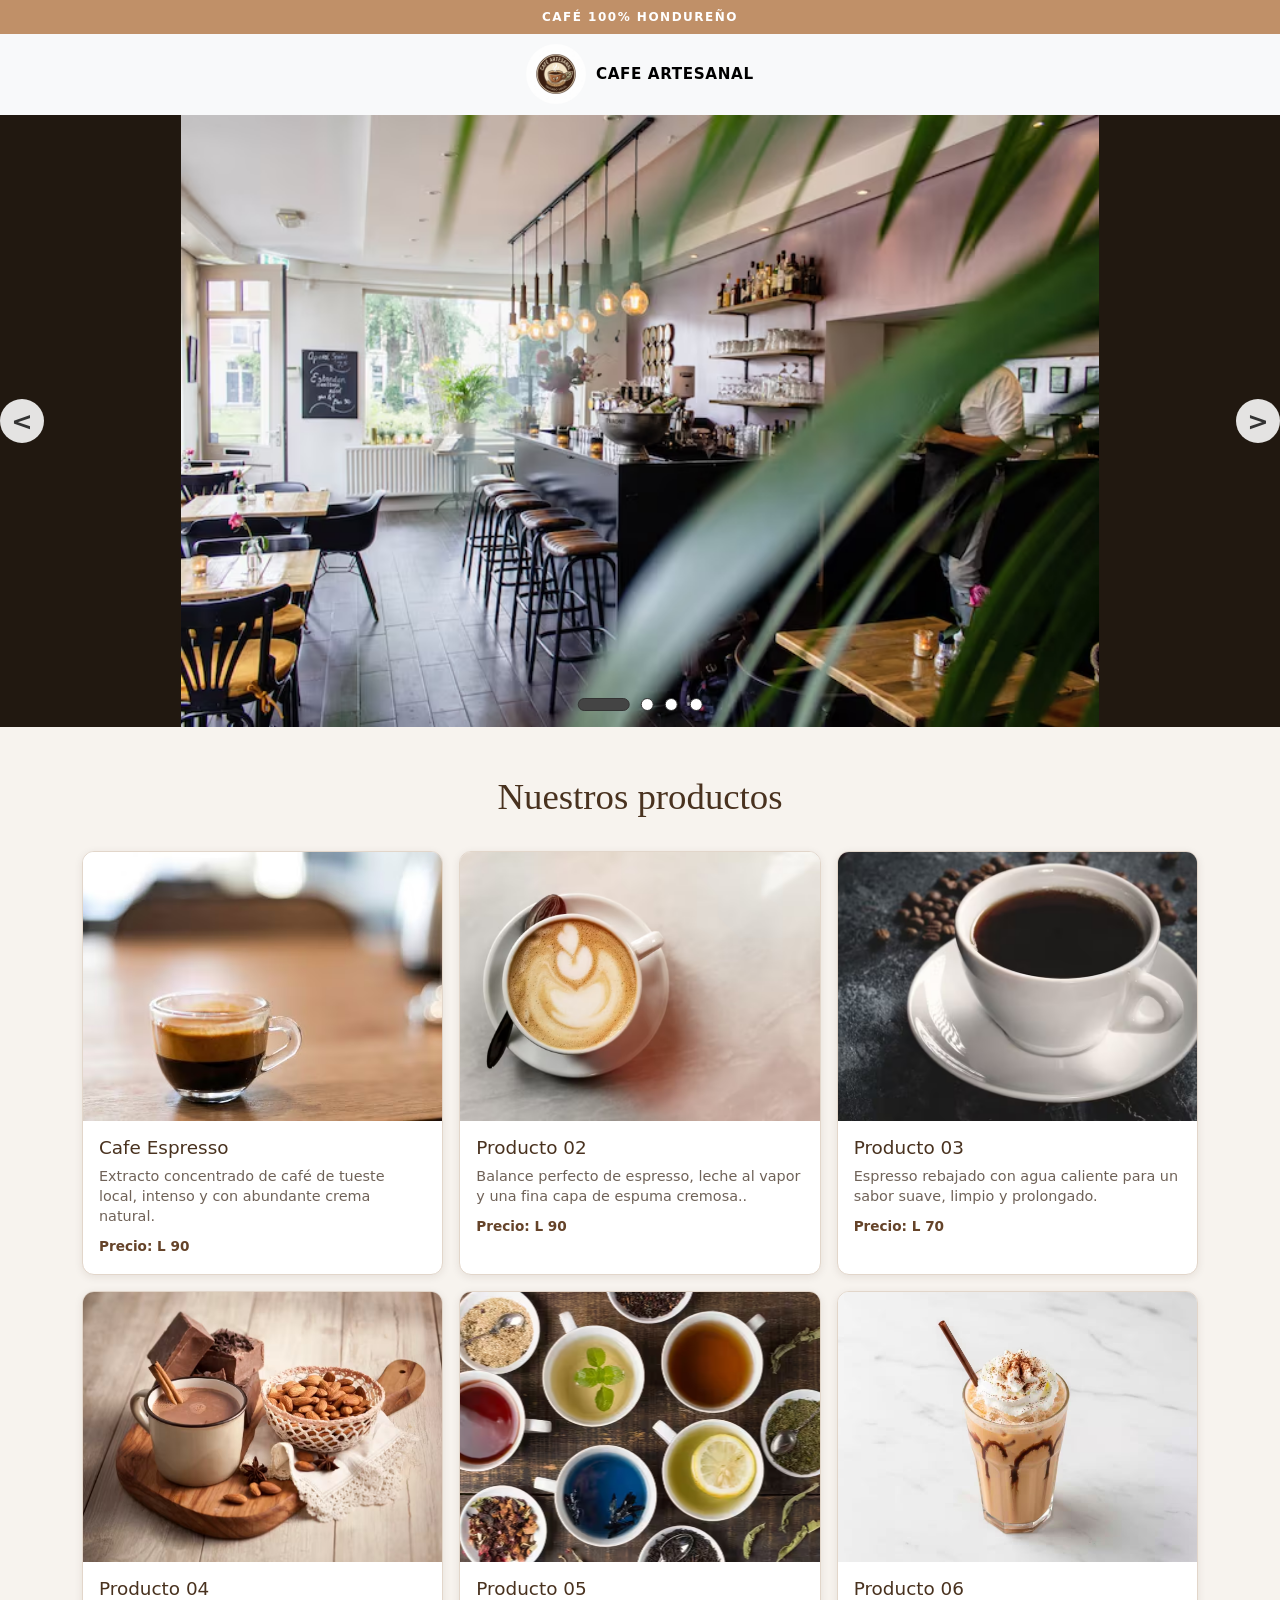
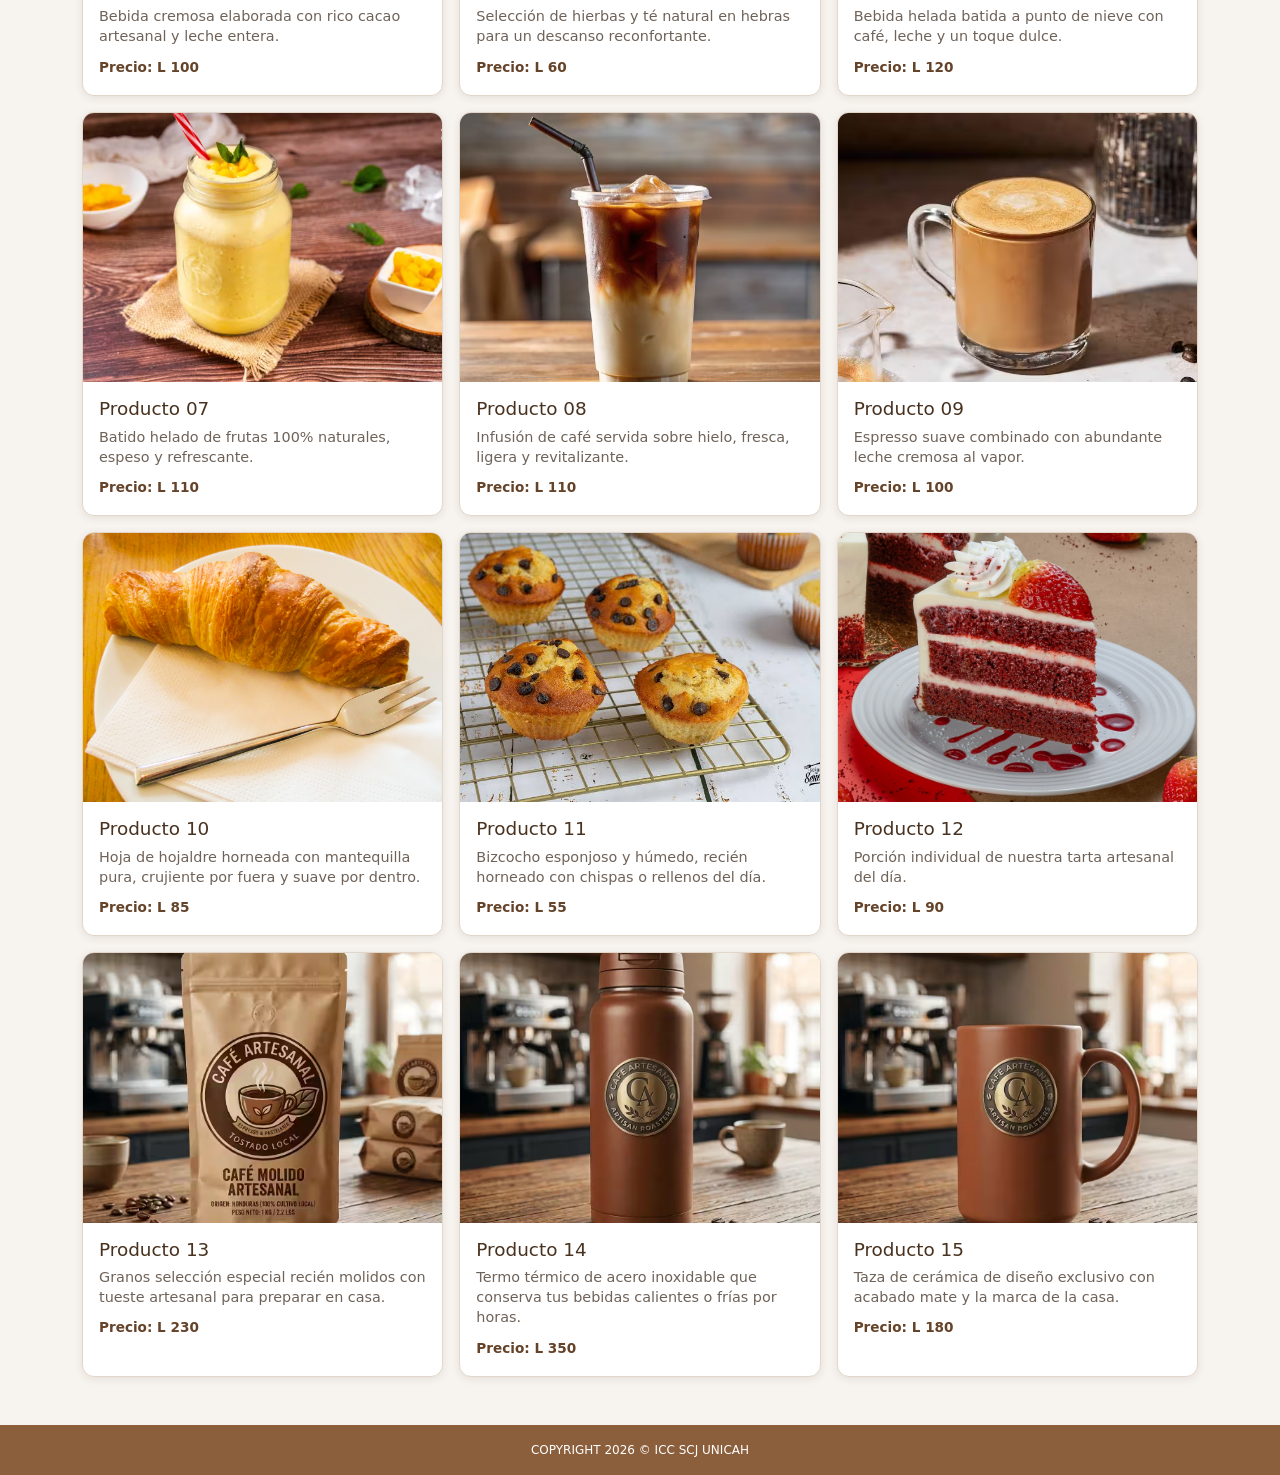
==== index.html @ 6a1d40cc "Mueve index.html a la raiz" ====
<!DOCTYPE html>
<html lang="es">

<head>
    <meta charset="UTF-8">
    <meta name="viewport" content="width=device-width, initial-scale=1.0">
    <title>Cafe Artesanal</title>
    <script src="/js/carusel.js"></script>
    <script src="/js/main.js"></script>
    <link href="https://cdn.jsdelivr.net/npm/bootstrap@5.3.8/dist/css/bootstrap.min.css" rel="stylesheet"
        integrity="sha384-sRIl4kxILFvY47J16cr9ZwB07vP4J8+LH7qKQnuqkuIAvNWLzeN8tE5YBujZqJLB" crossorigin="anonymous">
    <script src="https://cdn.jsdelivr.net/npm/bootstrap@5.3.8/dist/js/bootstrap.bundle.min.js"
        integrity="sha384-FKyoEForCGlyvwx9Hj09JcYn3nv7wiPVlz7YYwJrWVcXK/BmnVDxM+D2scQbITxI"
        crossorigin="anonymous"></script>
    <link rel="stylesheet" href="/css/styles.css">
</head>

<body>
    <header>
        <div class="top-bar">
            <p>CAFÉ 100% HONDUREÑO</p>
        </div>
        <nav class="navbar bg-body-tertiary">
            <div class="container-fluid justify-content-center">
                <a class="navbar-brand d-flex align-items-center mx-0" href="#">
                    <img src="/img/cafeArtesanal.jpeg" alt="Logo de Cafe Artesanal" width="70" height="70"
                        class="d-inline-block align-text-top">
                    Cafe Artesanal
                </a>
            </div>
        </nav>
        <section class="hmb-button">
            <div></div>
            <div></div>
            <div></div>
        </section>
    </header>
    <main>
        <section class="carusel">
            <section class="carusel-trail">
                <section class="hero-panel">
                    <section class="hero-background">
                        <picture>
                            <img src="/img/interiorCafe.avif" alt="Interior del Cafe" />
                        </picture>
                    </section>

                </section>
                <section class="hero-panel">
                    <section class="hero-background">
                        <picture>
                            <img src="/img/cafeGrano.avif" alt="Cafe en Grano" />
                        </picture>
                    </section>

                </section>
                <section class="hero-panel">
                    <section class="hero-background">
                        <picture>
                            <img src="/img/cafe_decorado.avif" alt="Cafe Decorado con un Corazon" />
                        </picture>
                    </section>

                </section>
                <section class="hero-panel">
                    <section class="hero-background">
                        <picture>
                            <img src="/img/cafe_crepa.avif" alt="Crepa con un cafe al lado" />
                        </picture>
                    </section>
                </section>
            </section>
        </section>

              <section class="content py-5">
            <div class="container">
                <h1 class="text-center mb-4">Nuestros productos</h1>
                <div class="row g-3">
                    <div class="col-6 col-sm-6 col-lg-4">
                        <article class="card product-card h-100">
                            <div class="product-image"><img src="/img/cafe_espreso.avif" alt="Cafe Espresso"></div>
                            <div class="card-body">
                                <h2 class="h5">Cafe Espresso</h2>
                                <p class="mb-2">Extracto concentrado de café de tueste local, intenso y con abundante crema natural.</p>
                                <strong>Precio: L 90</strong>
                            </div>
                        </article>
                    </div>
                    <div class="col-6 col-sm-6 col-lg-4">
                        <article class="card product-card h-100">
                            <div class="product-image"><img src="/img/cafe_capuchino.avif" alt="Capuchino"></div>
                            <div class="card-body">
                                <h2 class="h5">Producto 02</h2>
                                <p class="mb-2">Balance perfecto de espresso, leche al vapor y una fina capa de espuma cremosa..</p>
                                <strong>Precio: L 90</strong>
                            </div>
                        </article>
                    </div>
                    <div class="col-6 col-sm-6 col-lg-4">
                        <article class="card product-card h-100">
                            <div class="product-image"><img src="/img/cafe_americano.avif" alt="Cafe Americano"></div>
                            <div class="card-body">
                                <h2 class="h5">Producto 03</h2>
                                <p class="mb-2">Espresso rebajado con agua caliente para un sabor suave, limpio y prolongado.</p>
                                <strong>Precio: L 70</strong>
                            </div>
                        </article>
                    </div>
                    <div class="col-6 col-sm-6 col-lg-4">
                        <article class="card product-card h-100">
                            <div class="product-image"><img src="/img/chocolate_hot.avif" alt=""></div>
                            <div class="card-body">
                                <h2 class="h5">Producto 04</h2>
                                <p class="mb-2">Bebida cremosa elaborada con rico cacao artesanal y leche entera.</p>
                                <strong>Precio: L 100</strong>
                            </div>
                        </article>
                    </div>
                    <div class="col-6 col-sm-6 col-lg-4">
                        <article class="card product-card h-100">
                            <div class="product-image"><img src="/img/infusiones.avif" alt=""></div>
                            <div class="card-body">
                                <h2 class="h5">Producto 05</h2>
                                <p class="mb-2">Selección de hierbas y té natural en hebras para un descanso reconfortante.</p>
                                <strong>Precio: L 60</strong>
                            </div>
                        </article>
                    </div>
                    <div class="col-6 col-sm-6 col-lg-4">
                        <article class="card product-card h-100">
                            <div class="product-image"><img src="/img/frape.avif" alt=""></div>
                            <div class="card-body">
                                <h2 class="h5">Producto 06</h2>
                                <p class="mb-2">Bebida helada batida a punto de nieve con café, leche y un toque dulce.</p>
                                <strong>Precio: L 120</strong>
                            </div>
                        </article>
                    </div>
                    <div class="col-6 col-sm-6 col-lg-4">
                        <article class="card product-card h-100">
                            <div class="product-image"><img src="/img/smoothieMango.avif" alt="Smothie de Snicker"></div>
                            <div class="card-body">
                                <h2 class="h5">Producto 07</h2>
                                <p class="mb-2">Batido helado de frutas 100% naturales, espeso y refrescante.</p>
                                <strong>Precio: L 110</strong>
                            </div>
                        </article>
                    </div>
                    <div class="col-6 col-sm-6 col-lg-4">
                        <article class="card product-card h-100">
                            <div class="product-image"><img src="/img/cafe_frio.avif" alt="Cafe frio"></div>
                            <div class="card-body">
                                <h2 class="h5">Producto 08</h2>
                                <p class="mb-2">Infusión de café servida sobre hielo, fresca, ligera y revitalizante.</p>
                                <strong>Precio: L 110</strong>
                            </div>
                        </article>
                    </div>
                    <div class="col-6 col-sm-6 col-lg-4">
                        <article class="card product-card h-100">
                            <div class="product-image"><img src="/img/latte.avif" alt=""></div>
                            <div class="card-body">
                                <h2 class="h5">Producto 09</h2>
                                <p class="mb-2">Espresso suave combinado con abundante leche cremosa al vapor.</p>
                                <strong>Precio: L 100</strong>
                            </div>
                        </article>
                    </div>
                    <div class="col-6 col-sm-6 col-lg-4">
                        <article class="card product-card h-100">
                            <div class="product-image"><img src="/img/croissant.avif" alt=""></div>
                            <div class="card-body">
                                <h2 class="h5">Producto 10</h2>
                                <p class="mb-2">Hoja de hojaldre horneada con mantequilla pura, crujiente por fuera y suave por dentro.</p>
                                <strong>Precio: L 85</strong>
                            </div>
                        </article>
                    </div>
                    <div class="col-6 col-sm-6 col-lg-4">
                        <article class="card product-card h-100">
                            <div class="product-image"><img src="/img/muffin.avif" alt=""></div>
                            <div class="card-body">
                                <h2 class="h5">Producto 11</h2>
                                <p class="mb-2">Bizcocho esponjoso y húmedo, recién horneado con chispas o rellenos del día.</p>
                                <strong>Precio: L 55</strong>
                            </div>
                        </article>
                    </div>
                    <div class="col-6 col-sm-6 col-lg-4">
                        <article class="card product-card h-100">
                            <div class="product-image"><img src="/img/rebanada.avif" alt=""></div>
                            <div class="card-body">
                                <h2 class="h5">Producto 12</h2>
                                <p class="mb-2">Porción individual de nuestra tarta artesanal del día.</p>
                                <strong>Precio: L 90</strong>
                            </div>
                        </article>
                    </div>
                    <div class="col-6 col-sm-6 col-lg-4">
                        <article class="card product-card h-100">
                            <div class="product-image"><img src="/img/cafemolido.avif" alt=""></div>
                            <div class="card-body">
                                <h2 class="h5">Producto 13</h2>
                                <p class="mb-2">Granos selección especial recién molidos con tueste artesanal para preparar en casa.</p>
                                <strong>Precio: L 230</strong>
                            </div>
                        </article>
                    </div>
                    <div class="col-6 col-sm-6 col-lg-4">
                        <article class="card product-card h-100">
                            <div class="product-image"><img src="/img/termoCafe.avif" alt=""></div>
                            <div class="card-body">
                                <h2 class="h5">Producto 14</h2>
                                <p class="mb-2">Termo térmico de acero inoxidable que conserva tus bebidas calientes o frías por horas.</p>
                                <strong>Precio: L 350</strong>
                            </div>
                        </article>
                    </div>
                    <div class="col-6 col-sm-6 col-lg-4">
                        <article class="card product-card h-100">
                            <div class="product-image"><img src="/img/taza_artesanal.avif" alt=""></div>
                            <div class="card-body">
                                <h2 class="h5">Producto 15</h2>
                                <p class="mb-2">Taza de cerámica de diseño exclusivo con acabado mate y la marca de la casa.</p>
                                <strong>Precio: L 180</strong>
                            </div>
                        </article>
                    </div>
                </div>
            </div>
        </section>
    </main>
    <footer class="footer">
        Copyright 2026 &copy; ICC SCJ UNICAH
    </footer>
</body>

</html>
---- css/styles.css ----
html {
  font-size: 100%; 
  scroll-behavior: smooth;
}

body {
  background-color: var(--bg-color);
  line-height: 1.5; 
  -webkit-font-smoothing: antialiased; 
}
.footer{
    text-align: center;
    font-size: 12px;
    text-transform: uppercase;
    padding: 8px 16px;
    background-color: #c09068;
    color:floralwhite;
}

img, picture, video, canvas, svg {
  display: block;
  max-width: 100%;
}
.navbar-brand{
 text-align: center;       
  padding: 8px 16px;         
  font-size: 12px;           
  font-weight: 600;        
  letter-spacing: 1.5px;     
  text-transform: uppercase;

}

.top-bar {
  background-color: #c09068; 
  color: #ffffff;            
  text-align: center;       
  padding: 8px 16px;         
  font-size: 12px;           
  font-weight: 600;        
  letter-spacing: 1.5px;     
  text-transform: uppercase; 

}

.top-bar p {
    margin: 0;
}
.hero-panel {
    position: relative;
    width:100%;
    height: 80vh;
    min-height: 320px;
    overflow: hidden;
}

.hero-panel .hero-background{
    width:100%;
    height:100%;
}

.hero-panel .hero-background img{
    width:100%;
    height: 100%;
    object-fit: cover;
    object-position:center;
}
.carusel {
    position: relative;
    width:100%;
    height:80vh;
    overflow:hidden;
}
.carusel .carusel-trail{
    display:flex;
    flex-direction: row;
    transition: transform 1s ease;
    flex-shrink: 0;
    width: 100%;
    height: 80vh;
}
.carusel .carusel-trail>section{
    flex: 0 0 100%;
    height: 100%;
    overflow:hidden;
    background-color:#211810;
}
.carusel .hero-background,
.carusel .hero-background picture,
.carusel .hero-background img{
    display:block;
    width:100%;
    height:100%;
}
.carusel .hero-background img{
    object-fit:contain;
    object-position:center;
}
.content {
    background-color: #f7f3ee;
}
.product-card {
    overflow: hidden;
    border: 1px solid #e2d6ca;
    border-radius: 10px;
}
.product-image {
    display: grid;
    min-height: 180px;
    place-items: center;
    color: #75583f;
    background-color: #eee5dc;
}
.product-card h2 {
    color: #49321f;
}.carusel .carusel-btn {
    display:flex;
    justify-content: center;
    align-items: center;
    padding:1rem;
    background-color: #fff;
    color: #333;
    position: absolute;
    top:50%;
    transform: translateY(-50%);
    font-size: 3rem;
    font-weight: bolder;
}
.carusel .carusel-btn.carusel-btn-left {
    left:0px;
}
.carusel .carusel-btn.carusel-btn-right {
    right:0px;
}

.carusel .carusel-indexed-btns {
    position: absolute;
    display: flex;
    bottom: 0px;
    left:50%;
    transform: translateX(-50%);
    gap:0.7rem;
    padding:1rem;
}
.carusel .carusel-indexed-btns div {
    background-color: #fff;
    border:1px solid #333;
    width:13px;
    height: 13px;
    border-radius: 50%;
    transition: all 0.5s ease;
}

.carusel .carusel-indexed-btns div.current{
    background-color: #444;
    border-radius: 7px;
    width: 52px;
    animation: caruselIdxJump 0.7s ease;
}

@keyframes caruselIdxJump {
    0% {
        transform: translateY(0%);
    }

    20% {
        transform: translateY(-150%);
    }
    40% {
        transform: translateY(0%);
    }
    60% {
        transform: translateY(-70%);
    }
    80% {
        transform: translateY(0%);
    }
    90% {
        transform: translateY(-20%);
    }
    100% {
        transform: translateY(0%);;
    }
}

.product-card {
    border: 1px solid #e2d6ca;
    border-radius: 10px;
    box-shadow: 0 2px 8px rgb(55 35 20 / 10%);
}

.product-image {
    min-height: 180px;
    background: #eee5dc;
}

.product-card h2 {
    color: #49321f;
}

/* Base: pantallas móviles */
body {
    margin: 0;
    color: #35251b;
    background: #f7f3ee;
}
.navbar {
    min-height: 64px;
    padding: 0.4rem 0.75rem;
}
.navbar-brand {
    display: flex;
    align-items: center;
    gap: 0.6rem;
    margin: 0;
    padding: 0.25rem;
    font-size: 0.95rem;
    letter-spacing: 0.04em;
}
.navbar-brand img {
    width: 48px;
    height: 48px;
    object-fit: cover;
    border-radius: 50%;
}
.carusel {
    height: 48svh;
    min-height: 260px;
    max-height: 440px;
}
.carusel .carusel-trail {
    height: 100%;
}
.carusel .carusel-trail > section {
    height: 100%;
}
.carusel .carusel-btn {
    width: 44px;
    height: 44px;
    padding: 0;
    border: 0;
    border-radius: 50%;
    font-size: 1.6rem;
    background: rgb(255 255 255 / 88%);
}
.content {
    padding: 2rem 0 !important;
}
.content h1 {
    margin-bottom: 1.25rem !important;
    color: #49321f;
    font-family: Georgia, serif;
    font-size: 1.7rem;
}
.product-card {
    border-radius: 0.75rem;
    box-shadow: 0 2px 8px rgb(55 35 20 / 9%);
}
.product-image {
    display: block;
    min-height: 0;
    aspect-ratio: 4 / 3;
    overflow: hidden;
}
.product-image img {
    width: 100%;
    height: 100%;
    object-fit: cover;
}
.product-card .card-body {
    padding: 0.75rem;
}
.product-card h2 {
    margin-bottom: 0.4rem;
    font-size: 0.95rem;
}
.product-card p {
    color: #6f6258;
    font-size: 0.8rem;
    line-height: 1.4;
}
.product-card strong {
    color: #654329;
    font-size: 0.85rem;
}
.footer {
    text-align: center;
    padding: 1rem;
    color: #fff;
    background: #8b5e3c;
    font-size: 0.75rem;
}

/* Tablets and larger screens */
@media (min-width: 768px) {
    .navbar-brand img {
        width: 60px;
        height: 60px;
    }
    .carusel {
        height: 68vh;
        max-height: 680px;
    }
    .content {
        padding: 3rem 0 !important;
    }
    .content h1 {
        margin-bottom: 2rem !important;
        font-size: 2.3rem;
    }
    .product-card .card-body {
        padding: 1rem;
    }
    .product-card h2 {
        font-size: 1.15rem;
    }
    .product-card p {
        font-size: 0.9rem;
    }
}

@media (prefers-reduced-motion: reduce) {
    *, *::before, *::after {
        scroll-behavior: auto !important;
        animation-duration: 0.01ms !important;
        transition-duration: 0.01ms !important;
    }
}
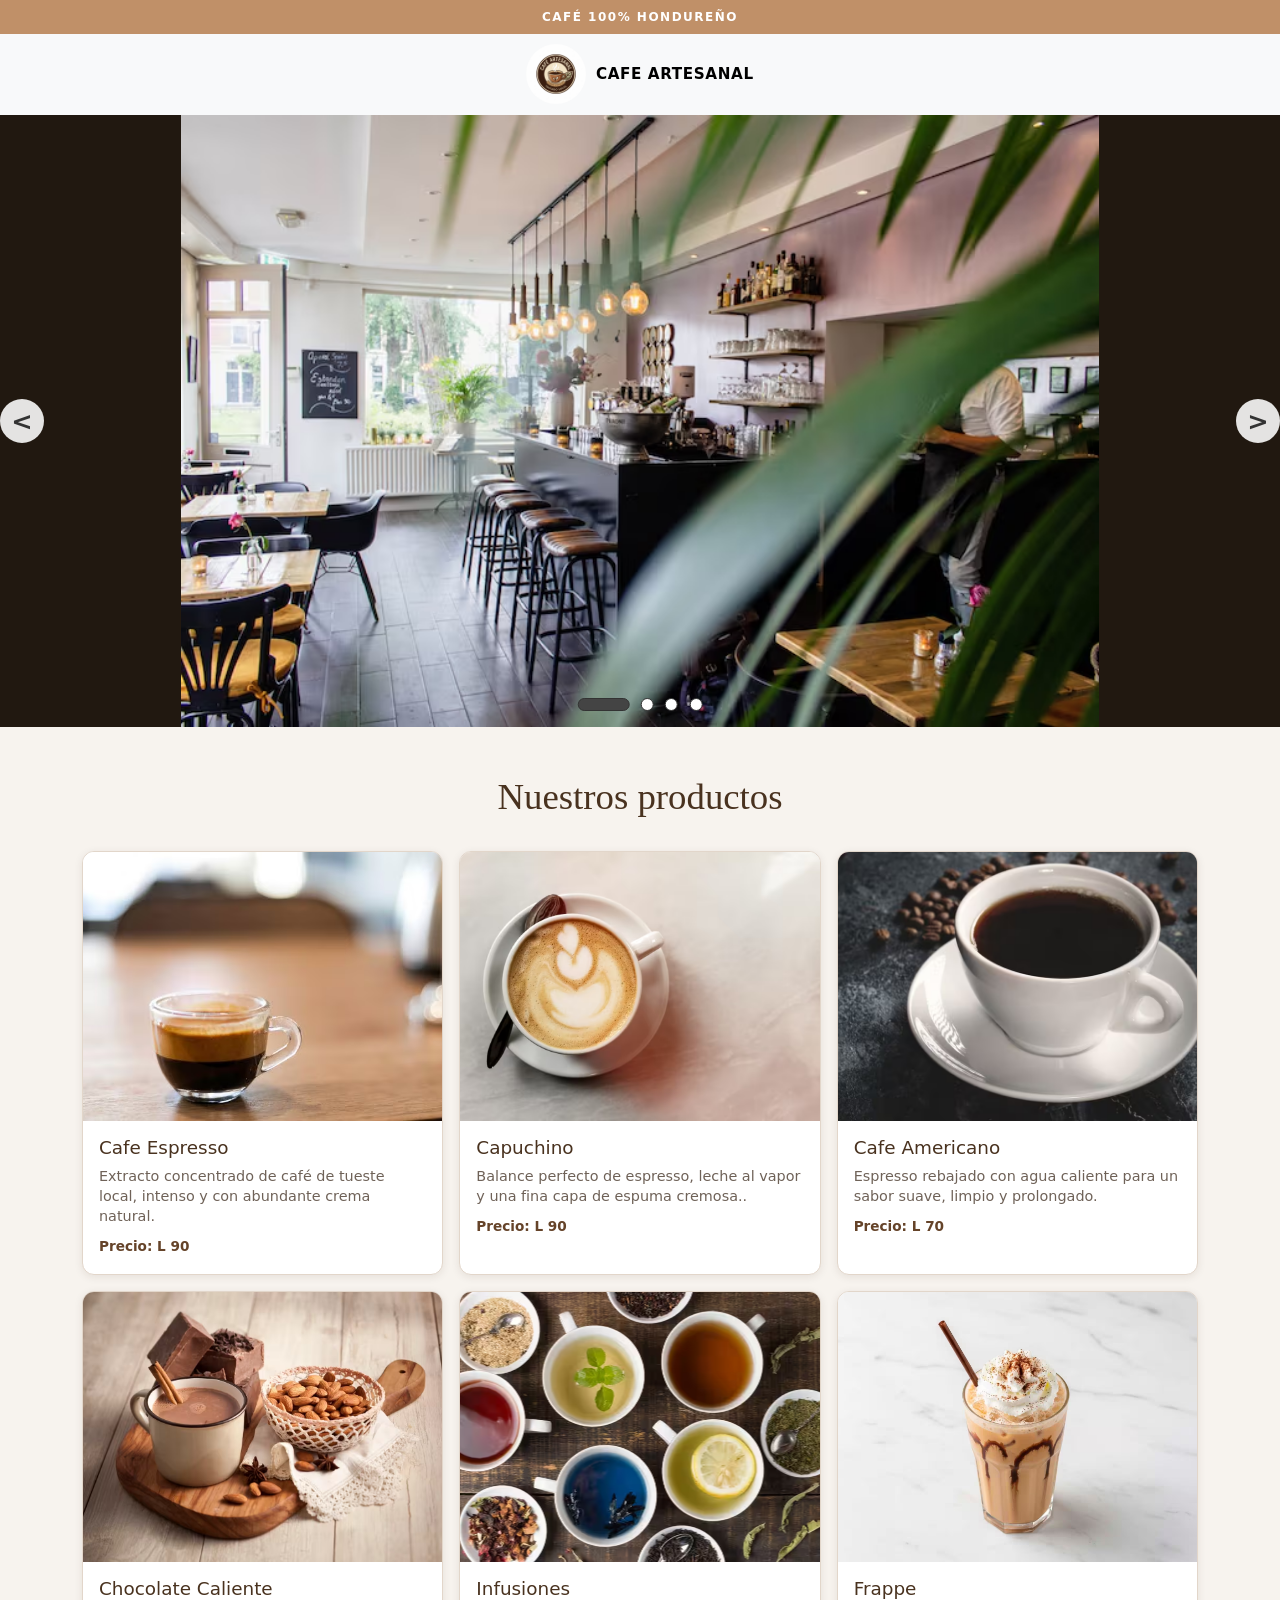
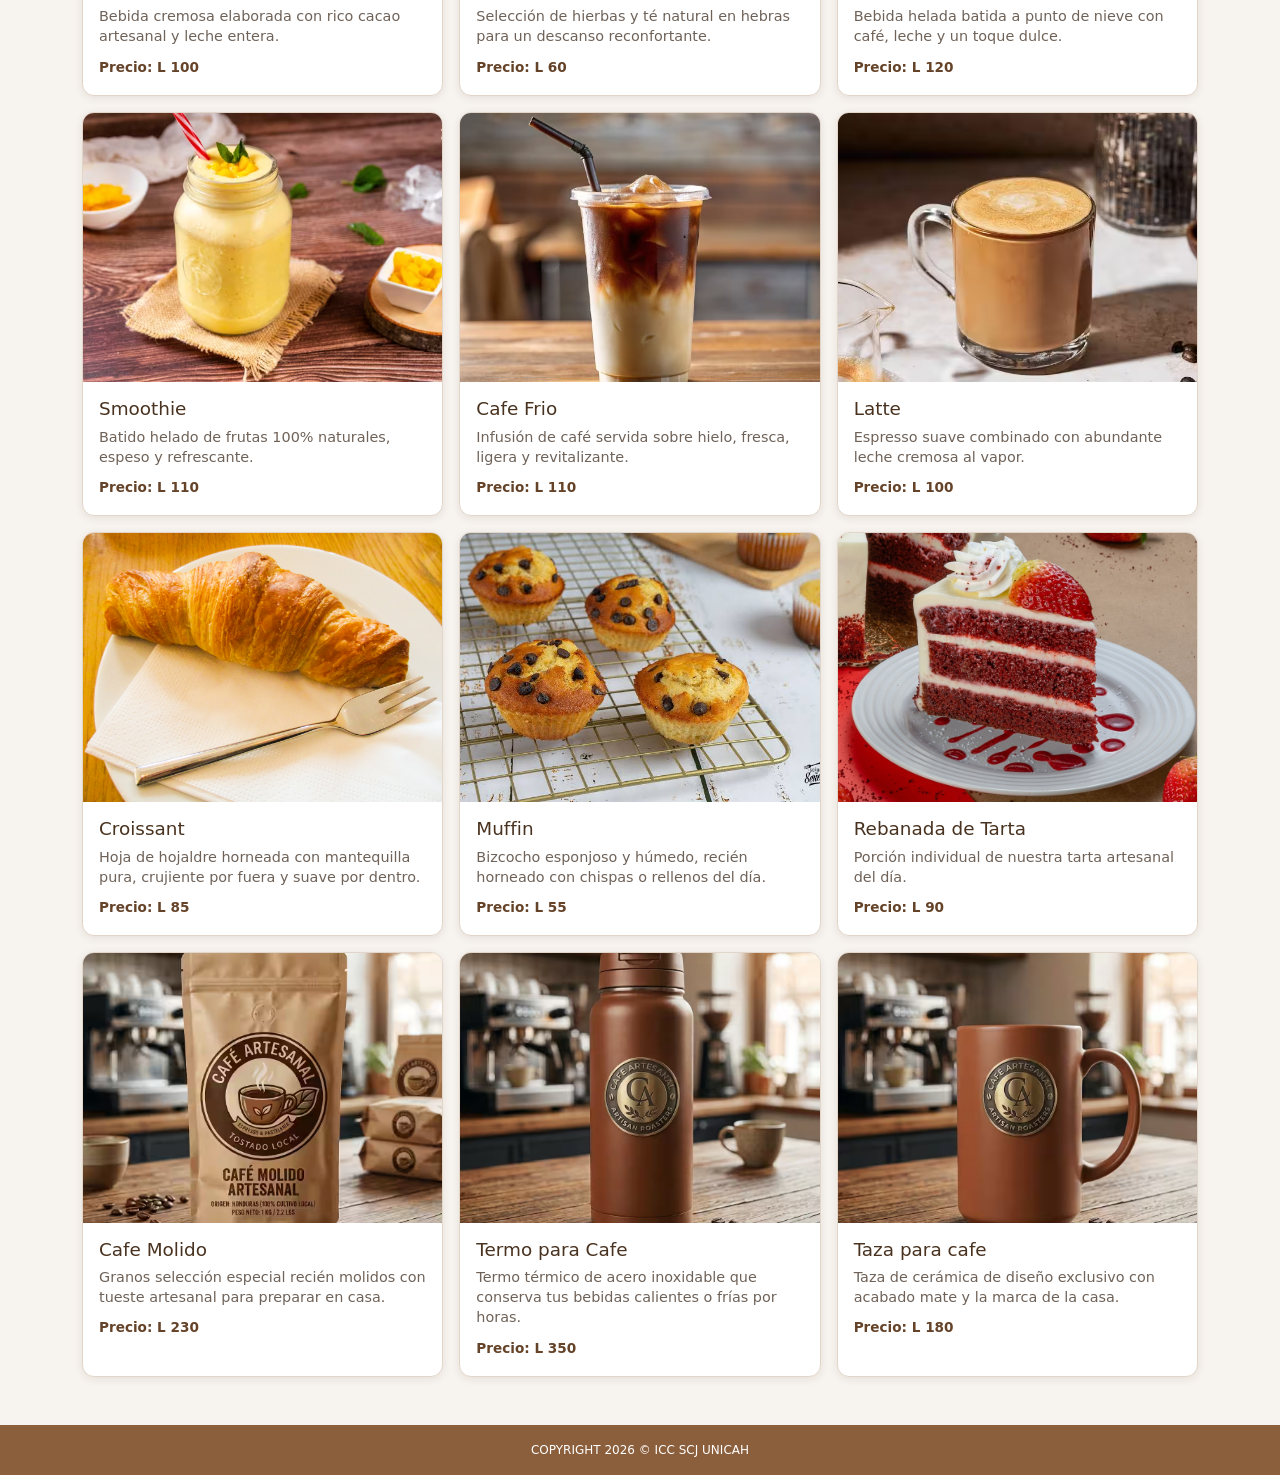
==== commit dc631ac3: "Mover index a la raiz" ====
--- a/index.html
+++ b/index.html
@@ -90,7 +90,7 @@
                         <article class="card product-card h-100">
                             <div class="product-image"><img src="/img/cafe_capuchino.avif" alt="Capuchino"></div>
                             <div class="card-body">
-                                <h2 class="h5">Producto 02</h2>
+                                <h2 class="h5">Capuchino</h2>
                                 <p class="mb-2">Balance perfecto de espresso, leche al vapor y una fina capa de espuma cremosa..</p>
                                 <strong>Precio: L 90</strong>
                             </div>
@@ -100,7 +100,7 @@
                         <article class="card product-card h-100">
                             <div class="product-image"><img src="/img/cafe_americano.avif" alt="Cafe Americano"></div>
                             <div class="card-body">
-                                <h2 class="h5">Producto 03</h2>
+                                <h2 class="h5">Cafe Americano</h2>
                                 <p class="mb-2">Espresso rebajado con agua caliente para un sabor suave, limpio y prolongado.</p>
                                 <strong>Precio: L 70</strong>
                             </div>
@@ -108,9 +108,9 @@
                     </div>
                     <div class="col-6 col-sm-6 col-lg-4">
                         <article class="card product-card h-100">
-                            <div class="product-image"><img src="/img/chocolate_hot.avif" alt=""></div>
-                            <div class="card-body">
-                                <h2 class="h5">Producto 04</h2>
+                            <div class="product-image"><img src="/img/chocolate_hot.avif" alt="Chocolate Caliente"></div>
+                            <div class="card-body">
+                                <h2 class="h5">Chocolate Caliente</h2>
                                 <p class="mb-2">Bebida cremosa elaborada con rico cacao artesanal y leche entera.</p>
                                 <strong>Precio: L 100</strong>
                             </div>
@@ -118,9 +118,9 @@
                     </div>
                     <div class="col-6 col-sm-6 col-lg-4">
                         <article class="card product-card h-100">
-                            <div class="product-image"><img src="/img/infusiones.avif" alt=""></div>
-                            <div class="card-body">
-                                <h2 class="h5">Producto 05</h2>
+                            <div class="product-image"><img src="/img/infusiones.avif" alt="Infusiones"></div>
+                            <div class="card-body">
+                                <h2 class="h5">Infusiones</h2>
                                 <p class="mb-2">Selección de hierbas y té natural en hebras para un descanso reconfortante.</p>
                                 <strong>Precio: L 60</strong>
                             </div>
@@ -128,9 +128,9 @@
                     </div>
                     <div class="col-6 col-sm-6 col-lg-4">
                         <article class="card product-card h-100">
-                            <div class="product-image"><img src="/img/frape.avif" alt=""></div>
-                            <div class="card-body">
-                                <h2 class="h5">Producto 06</h2>
+                            <div class="product-image"><img src="/img/frape.avif" alt="Frappe"></div>
+                            <div class="card-body">
+                                <h2 class="h5">Frappe</h2>
                                 <p class="mb-2">Bebida helada batida a punto de nieve con café, leche y un toque dulce.</p>
                                 <strong>Precio: L 120</strong>
                             </div>
@@ -138,9 +138,9 @@
                     </div>
                     <div class="col-6 col-sm-6 col-lg-4">
                         <article class="card product-card h-100">
-                            <div class="product-image"><img src="/img/smoothieMango.avif" alt="Smothie de Snicker"></div>
-                            <div class="card-body">
-                                <h2 class="h5">Producto 07</h2>
+                            <div class="product-image"><img src="/img/smoothieMango.avif" alt="Smoothie"></div>
+                            <div class="card-body">
+                                <h2 class="h5">Smoothie</h2>
                                 <p class="mb-2">Batido helado de frutas 100% naturales, espeso y refrescante.</p>
                                 <strong>Precio: L 110</strong>
                             </div>
@@ -150,7 +150,7 @@
                         <article class="card product-card h-100">
                             <div class="product-image"><img src="/img/cafe_frio.avif" alt="Cafe frio"></div>
                             <div class="card-body">
-                                <h2 class="h5">Producto 08</h2>
+                                <h2 class="h5">Cafe Frio</h2>
                                 <p class="mb-2">Infusión de café servida sobre hielo, fresca, ligera y revitalizante.</p>
                                 <strong>Precio: L 110</strong>
                             </div>
@@ -158,9 +158,9 @@
                     </div>
                     <div class="col-6 col-sm-6 col-lg-4">
                         <article class="card product-card h-100">
-                            <div class="product-image"><img src="/img/latte.avif" alt=""></div>
-                            <div class="card-body">
-                                <h2 class="h5">Producto 09</h2>
+                            <div class="product-image"><img src="/img/latte.avif" alt="Latte"></div>
+                            <div class="card-body">
+                                <h2 class="h5">Latte</h2>
                                 <p class="mb-2">Espresso suave combinado con abundante leche cremosa al vapor.</p>
                                 <strong>Precio: L 100</strong>
                             </div>
@@ -168,9 +168,9 @@
                     </div>
                     <div class="col-6 col-sm-6 col-lg-4">
                         <article class="card product-card h-100">
-                            <div class="product-image"><img src="/img/croissant.avif" alt=""></div>
-                            <div class="card-body">
-                                <h2 class="h5">Producto 10</h2>
+                            <div class="product-image"><img src="/img/croissant.avif" alt="Croissant"></div>
+                            <div class="card-body">
+                                <h2 class="h5">Croissant</h2>
                                 <p class="mb-2">Hoja de hojaldre horneada con mantequilla pura, crujiente por fuera y suave por dentro.</p>
                                 <strong>Precio: L 85</strong>
                             </div>
@@ -178,9 +178,9 @@
                     </div>
                     <div class="col-6 col-sm-6 col-lg-4">
                         <article class="card product-card h-100">
-                            <div class="product-image"><img src="/img/muffin.avif" alt=""></div>
-                            <div class="card-body">
-                                <h2 class="h5">Producto 11</h2>
+                            <div class="product-image"><img src="/img/muffin.avif" alt="Muffin"></div>
+                            <div class="card-body">
+                                <h2 class="h5">Muffin</h2>
                                 <p class="mb-2">Bizcocho esponjoso y húmedo, recién horneado con chispas o rellenos del día.</p>
                                 <strong>Precio: L 55</strong>
                             </div>
@@ -188,9 +188,9 @@
                     </div>
                     <div class="col-6 col-sm-6 col-lg-4">
                         <article class="card product-card h-100">
-                            <div class="product-image"><img src="/img/rebanada.avif" alt=""></div>
-                            <div class="card-body">
-                                <h2 class="h5">Producto 12</h2>
+                            <div class="product-image"><img src="/img/rebanada.avif" alt="Rebanada de Tarta"></div>
+                            <div class="card-body">
+                                <h2 class="h5">Rebanada de Tarta</h2>
                                 <p class="mb-2">Porción individual de nuestra tarta artesanal del día.</p>
                                 <strong>Precio: L 90</strong>
                             </div>
@@ -198,9 +198,9 @@
                     </div>
                     <div class="col-6 col-sm-6 col-lg-4">
                         <article class="card product-card h-100">
-                            <div class="product-image"><img src="/img/cafemolido.avif" alt=""></div>
-                            <div class="card-body">
-                                <h2 class="h5">Producto 13</h2>
+                            <div class="product-image"><img src="/img/cafemolido.avif" alt="Cafe Molido"></div>
+                            <div class="card-body">
+                                <h2 class="h5">Cafe Molido</h2>
                                 <p class="mb-2">Granos selección especial recién molidos con tueste artesanal para preparar en casa.</p>
                                 <strong>Precio: L 230</strong>
                             </div>
@@ -208,9 +208,9 @@
                     </div>
                     <div class="col-6 col-sm-6 col-lg-4">
                         <article class="card product-card h-100">
-                            <div class="product-image"><img src="/img/termoCafe.avif" alt=""></div>
-                            <div class="card-body">
-                                <h2 class="h5">Producto 14</h2>
+                            <div class="product-image"><img src="/img/termoCafe.avif" alt="Termo para cafe con logo de la cafeteria"></div>
+                            <div class="card-body">
+                                <h2 class="h5">Termo para Cafe</h2>
                                 <p class="mb-2">Termo térmico de acero inoxidable que conserva tus bebidas calientes o frías por horas.</p>
                                 <strong>Precio: L 350</strong>
                             </div>
@@ -218,9 +218,9 @@
                     </div>
                     <div class="col-6 col-sm-6 col-lg-4">
                         <article class="card product-card h-100">
-                            <div class="product-image"><img src="/img/taza_artesanal.avif" alt=""></div>
-                            <div class="card-body">
-                                <h2 class="h5">Producto 15</h2>
+                            <div class="product-image"><img src="/img/taza_artesanal.avif" alt="Taza para cafe con logo de la cafeteria"></div>
+                            <div class="card-body">
+                                <h2 class="h5">Taza para cafe</h2>
                                 <p class="mb-2">Taza de cerámica de diseño exclusivo con acabado mate y la marca de la casa.</p>
                                 <strong>Precio: L 180</strong>
                             </div>
@@ -236,3 +236,4 @@
 </body>
 
 </html>
+
